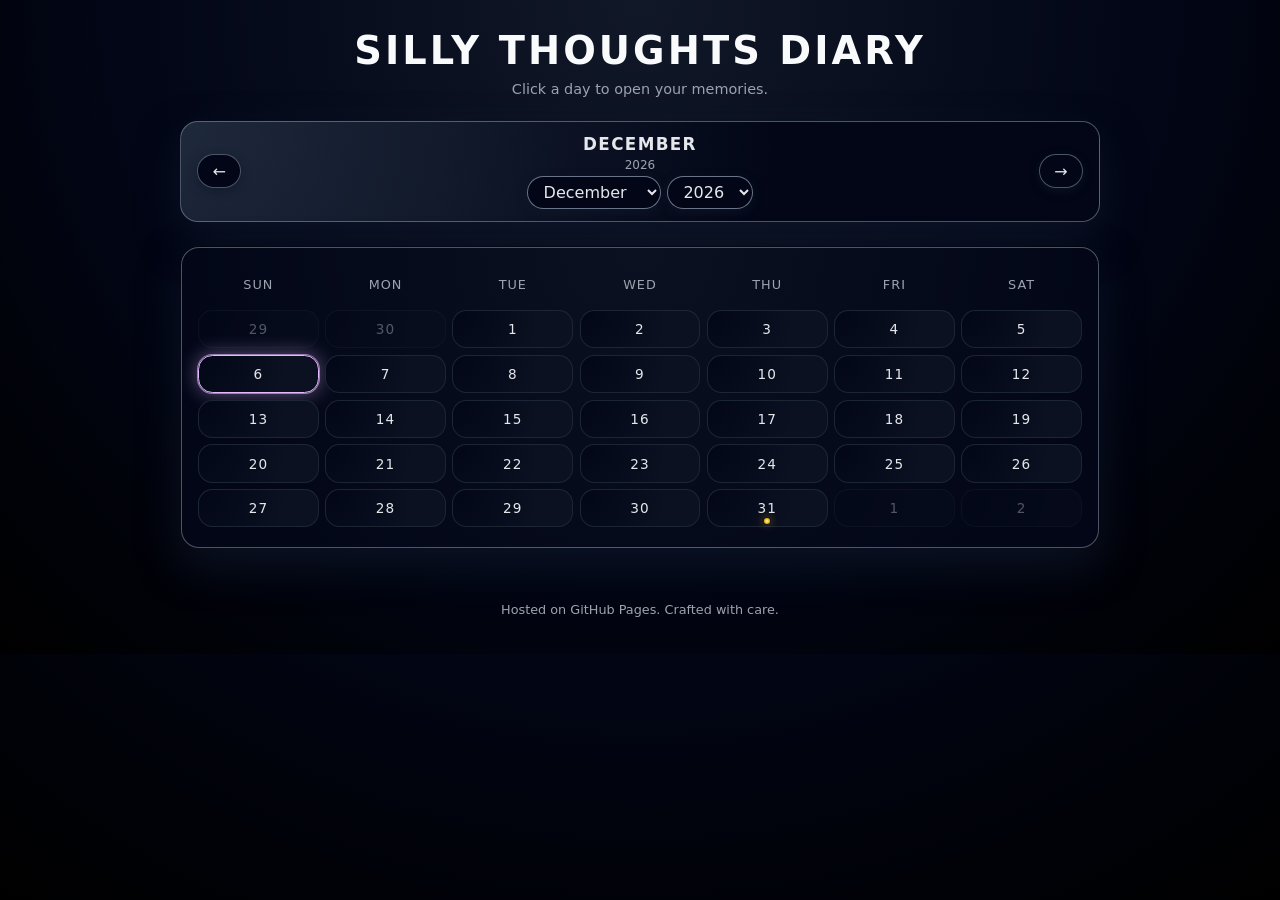
==== index.html @ 028af29a "init" ====
<!DOCTYPE html>
<html lang="en">
<head>
  <meta charset="UTF-8" />
  <meta name="viewport" content="width=device-width, initial-scale=1.0" />
  <title>Silly Thoughts Diary Calendar</title>
  <link rel="stylesheet" href="style.css" />
</head>
<body>
  <header class="site-header">
    <h1>Silly Thoughts Diary</h1>
    <p class="tagline">Click a day to open your memories.</p>
  </header>

  <main class="calendar-page">
    <section class="calendar-controls">
      <button id="prev-month" aria-label="Previous month">&larr;</button>
      <div class="calendar-current">
        <span id="calendar-month"></span>
        <span id="calendar-year"></span>
        <div class="calendar-selects">
          <select id="month-select" aria-label="Select month"></select>
          <select id="year-select" aria-label="Select year"></select>
        </div>
      </div>
      <button id="next-month" aria-label="Next month">&rarr;</button>
    </section>

    <section class="calendar-container">
      <div class="calendar-grid" aria-label="Monthly calendar">
        <!-- Weekday headers and days will be rendered by script.js -->
      </div>
    </section>
  </main>

  <footer class="site-footer">
    <p>Hosted on GitHub Pages. Crafted with care.</p>
  </footer>

  <script src="script.js"></script>
</body>
</html>
---- style.css ----
:root {
  --bg: #050816;
  --bg-soft: #0f172a;
  --bg-softer: #111827;
  --accent: #e5b8ff;
  --accent-soft: #a855f7;
  --text: #e5e7eb;
  --text-muted: #9ca3af;
  --border-subtle: rgba(148, 163, 184, 0.5);
  --danger: #f97373;
  --shadow-soft: 0 18px 40px rgba(15, 23, 42, 0.75);
  --radius-lg: 18px;
  --radius-full: 999px;
}

*,
*::before,
*::after {
  box-sizing: border-box;
}

html,
body {
  margin: 0;
  padding: 0;
  font-family: system-ui, -apple-system, BlinkMacSystemFont, "SF Pro Text",
    "Segoe UI", sans-serif;
  background: radial-gradient(circle at top, #111827 0, #020617 55%, #000 100%);
  color: var(--text);
  min-height: 100%;
}

body {
  display: flex;
  flex-direction: column;
  align-items: stretch;
}

.site-header {
  padding: 1.75rem 1.5rem 0.5rem;
  text-align: center;
}

.site-header h1 {
  margin: 0;
  font-size: clamp(1.8rem, 3vw, 2.4rem);
  letter-spacing: 0.08em;
  text-transform: uppercase;
  font-weight: 700;
  color: #f9fafb;
}

.tagline {
  margin: 0.5rem 0 0;
  color: var(--text-muted);
  font-size: 0.9rem;
}

.calendar-page {
  flex: 1;
  max-width: 960px;
  width: 100%;
  margin: 0 auto 2.5rem;
  padding: 0 1.25rem;
  display: flex;
  flex-direction: column;
  gap: 1.5rem;
}

.calendar-controls {
  margin-top: 1rem;
  background: radial-gradient(circle at top left, #1e293b 0, #020617 65%);
  border-radius: var(--radius-lg);
  padding: 0.75rem 1rem;
  display: flex;
  align-items: center;
  justify-content: space-between;
  border: 1px solid var(--border-subtle);
  box-shadow: var(--shadow-soft);
}

.calendar-current {
  display: flex;
  flex-direction: column;
  align-items: center;
  gap: 0.25rem;
}

#calendar-month {
  font-size: 1.05rem;
  font-weight: 600;
  letter-spacing: 0.08em;
  text-transform: uppercase;
}

#calendar-year {
  font-size: 0.75rem;
  text-transform: uppercase;
  color: var(--text-muted);
}

.calendar-selects {
  display: flex;
  gap: 0.4rem;
}

.calendar-selects select {
  font: inherit;
  padding: 0.3rem 0.7rem;
  border-radius: var(--radius-full);
  border: 1px solid rgba(148, 163, 184, 0.7);
  background: radial-gradient(circle at top, #020617 0, #020617 60%);
  color: var(--text);
  cursor: pointer;
  box-shadow: 0 3px 10px rgba(15, 23, 42, 0.7);
}

.calendar-selects select:focus-visible {
  outline: 2px solid var(--accent-soft);
  outline-offset: 1px;
}

button {
  font: inherit;
}

.calendar-controls button {
  padding: 0.4rem 0.9rem;
  border-radius: var(--radius-full);
  border: 1px solid rgba(148, 163, 184, 0.5);
  background: linear-gradient(135deg, #020617, #020617);
  color: var(--text);
  cursor: pointer;
  transition: background 0.15s ease, transform 0.05s ease,
    box-shadow 0.1s ease, border-color 0.15s ease;
  box-shadow: 0 3px 10px rgba(15, 23, 42, 0.7);
}

.calendar-controls button:hover {
  background: radial-gradient(circle at top, #1f2937, #020617);
  border-color: rgba(248, 250, 252, 0.75);
}

.calendar-controls button:active {
  transform: translateY(1px);
  box-shadow: 0 1px 4px rgba(15, 23, 42, 0.9);
}

.calendar-container {
  background: radial-gradient(circle at top, #020617 0, #020617 60%, #000 100%);
  border-radius: calc(var(--radius-lg) + 2px);
  padding: 1px;
}

.calendar-grid {
  background: radial-gradient(circle at top, #0b1120 0, #020617 85%);
  border-radius: var(--radius-lg);
  padding: 1.1rem 1rem 1.25rem;
  display: grid;
  grid-template-columns: repeat(7, minmax(0, 1fr));
  gap: 0.4rem;
  border: 1px solid var(--border-subtle);
  box-shadow: var(--shadow-soft);
}

.calendar-cell {
  min-height: 2.4rem;
  border-radius: 0.9rem;
  display: flex;
  align-items: center;
  justify-content: center;
  font-size: 0.8rem;
  text-transform: uppercase;
  letter-spacing: 0.08em;
}

.calendar-cell.header {
  color: var(--text-muted);
}

.calendar-cell.day {
  position: relative;
  background: radial-gradient(circle at top left, #020617 0, #0b1120 70%);
  border: 1px solid rgba(31, 41, 55, 0.9);
  color: var(--text);
  cursor: pointer;
  font-size: 0.85rem;
  font-weight: 500;
  transition: background 0.12s ease, border-color 0.12s ease,
    transform 0.05s ease, box-shadow 0.12s ease, color 0.12s ease;
}

.calendar-cell.day:hover {
  background: radial-gradient(circle at top, #111827 0, #020617 65%);
  border-color: var(--accent-soft);
  box-shadow: 0 6px 18px rgba(168, 85, 247, 0.4);
  transform: translateY(-1px);
}

.calendar-cell.day:active {
  transform: translateY(0);
  box-shadow: 0 3px 10px rgba(15, 23, 42, 0.9);
}

.calendar-cell.day.today {
  border-color: var(--accent);
  box-shadow: 0 0 0 1px rgba(229, 184, 255, 0.6),
    0 0 20px rgba(229, 184, 255, 0.45);
}

.calendar-cell.day.muted {
  opacity: 0.35;
  cursor: default;
}

.calendar-cell.day.muted:hover {
  background: radial-gradient(circle at top left, #020617 0, #020617 70%);
  border-color: rgba(31, 41, 55, 0.9);
  box-shadow: none;
}

.calendar-cell.day.has-entry::after {
  content: "";
  position: absolute;
  bottom: 0.18rem;
  width: 6px;
  height: 6px;
  border-radius: 999px;
  background: radial-gradient(circle at center, #fef3c7 0, #eab308 60%);
  box-shadow: 0 0 0 1px rgba(15, 23, 42, 0.9),
    0 0 8px rgba(234, 179, 8, 0.7);
}

.site-footer {
  text-align: center;
  padding: 0 1rem 1.5rem;
  font-size: 0.8rem;
  color: var(--text-muted);
}

/* Entry page base layout */
.entry-layout {
  min-height: 100vh;
  display: flex;
  flex-direction: column;
}

.entry-main {
  flex: 1;
  max-width: 800px;
  width: 100%;
  margin: 0 auto;
  padding: 1.75rem 1.5rem 2.5rem;
}

.entry-header {
  display: flex;
  flex-direction: column;
  gap: 0.25rem;
  margin-bottom: 1.25rem;
}

.entry-date {
  font-size: 0.8rem;
  letter-spacing: 0.12em;
  text-transform: uppercase;
  color: var(--text-muted);
}

.entry-title {
  font-size: clamp(1.65rem, 2.3vw, 2rem);
  margin: 0;
}

.entry-meta {
  display: flex;
  flex-wrap: wrap;
  gap: 0.5rem;
  font-size: 0.78rem;
  color: var(--text-muted);
}

.pill {
  padding: 0.12rem 0.6rem;
  border-radius: 999px;
  border: 1px solid rgba(148, 163, 184, 0.7);
}

.entry-body {
  margin-top: 1rem;
  border-radius: var(--radius-lg);
  background: radial-gradient(circle at top left, rgba(15, 23, 42, 0.9), #020617);
  border: 1px solid rgba(51, 65, 85, 0.9);
  padding: 1.1rem 1.1rem 1.25rem;
  box-shadow: var(--shadow-soft);
}

.entry-body p {
  margin: 0.3rem 0 0.8rem;
  line-height: 1.55;
  font-size: 0.92rem;
}

.entry-body p:last-child {
  margin-bottom: 0;
}

.entry-gallery {
  margin-top: 1.2rem;
  display: grid;
  grid-template-columns: repeat(auto-fit, minmax(180px, 1fr));
  gap: 0.8rem;
}

.entry-gallery img {
  width: 100%;
  border-radius: 1rem;
  display: block;
  border: 1px solid rgba(148, 163, 184, 0.6);
  box-shadow: 0 14px 35px rgba(15, 23, 42, 0.9);
}

.entry-back {
  display: inline-flex;
  align-items: center;
  gap: 0.35rem;
  margin-top: 1.4rem;
  font-size: 0.85rem;
  color: var(--accent);
  text-decoration: none;
}

.entry-back::before {
  content: "←";
  font-size: 0.85rem;
}

.entry-back:hover {
  text-decoration: underline;
}

.entry-footer-note {
  margin-top: 1.2rem;
  font-size: 0.75rem;
  color: var(--text-muted);
}

/* Themes */
body.theme-sunrise {
  background: radial-gradient(circle at top, #f97316 0, #7c2d12 40%, #020617 100%);
}

body.theme-rainy {
  background: radial-gradient(circle at top, #1d4ed8 0, #020617 55%, #000 100%);
}

body.theme-forest {
  background: radial-gradient(circle at top, #16a34a 0, #064e3b 40%, #020617 100%);
}

@media (max-width: 640px) {
  .calendar-page {
    padding: 0 0.75rem;
  }

  .calendar-controls {
    padding-inline: 0.75rem;
  }

  .calendar-grid {
    padding-inline: 0.6rem;
  }

  .calendar-cell {
    min-height: 2.1rem;
    font-size: 0.72rem;
  }

  .entry-main {
    padding-inline: 1rem;
  }
}
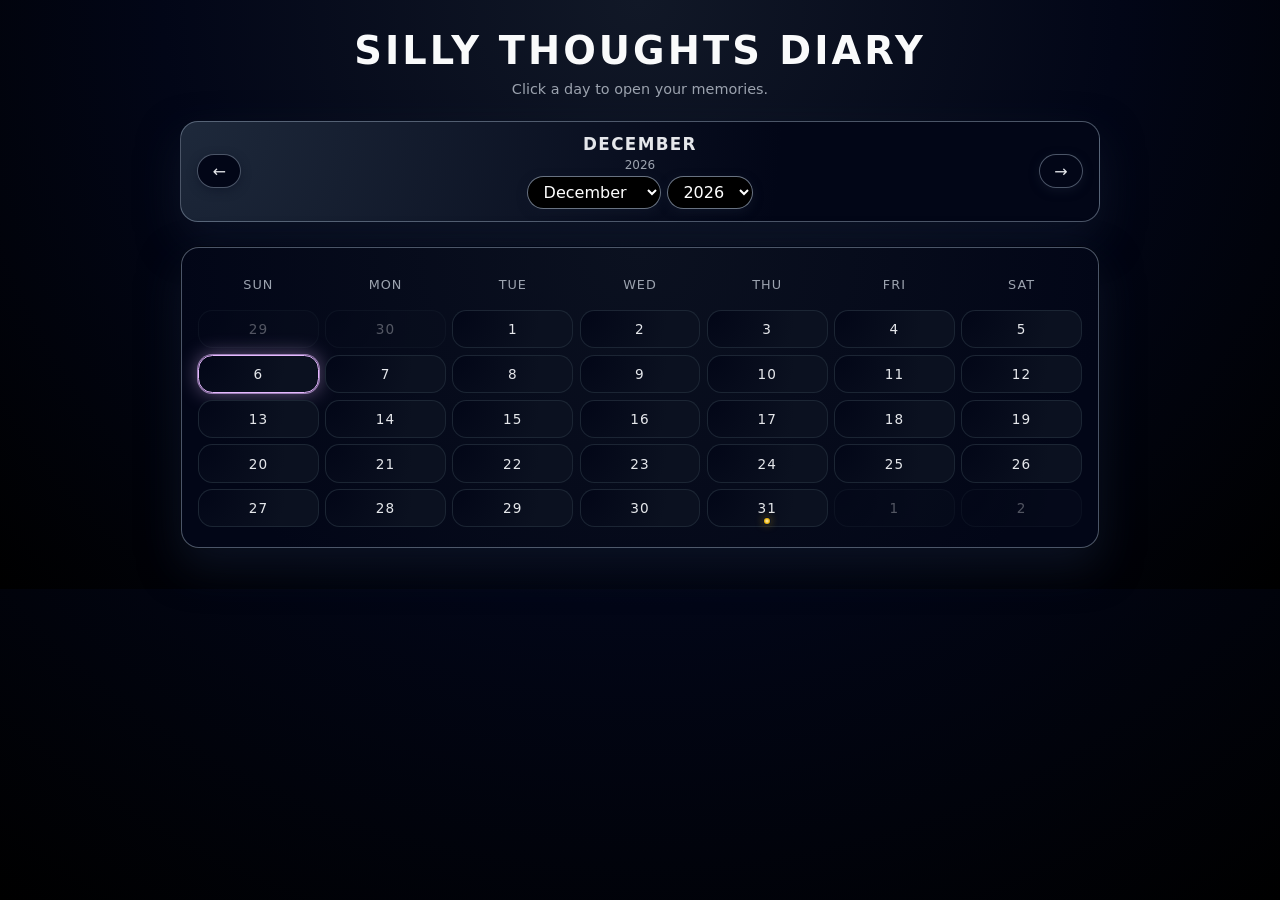
==== commit 545b922e: "h" ====
--- a/index.html
+++ b/index.html
@@ -33,10 +33,6 @@
     </section>
   </main>
 
-  <footer class="site-footer">
-    <p>Hosted on GitHub Pages. Crafted with care.</p>
-  </footer>
-
   <script src="script.js"></script>
 </body>
 </html>
--- a/style.css
+++ b/style.css
@@ -109,8 +109,8 @@
   padding: 0.3rem 0.7rem;
   border-radius: var(--radius-full);
   border: 1px solid rgba(148, 163, 184, 0.7);
-  background: radial-gradient(circle at top, #020617 0, #020617 60%);
-  color: var(--text);
+  background: #000;
+  color: #fff;
   cursor: pointer;
   box-shadow: 0 3px 10px rgba(15, 23, 42, 0.7);
 }
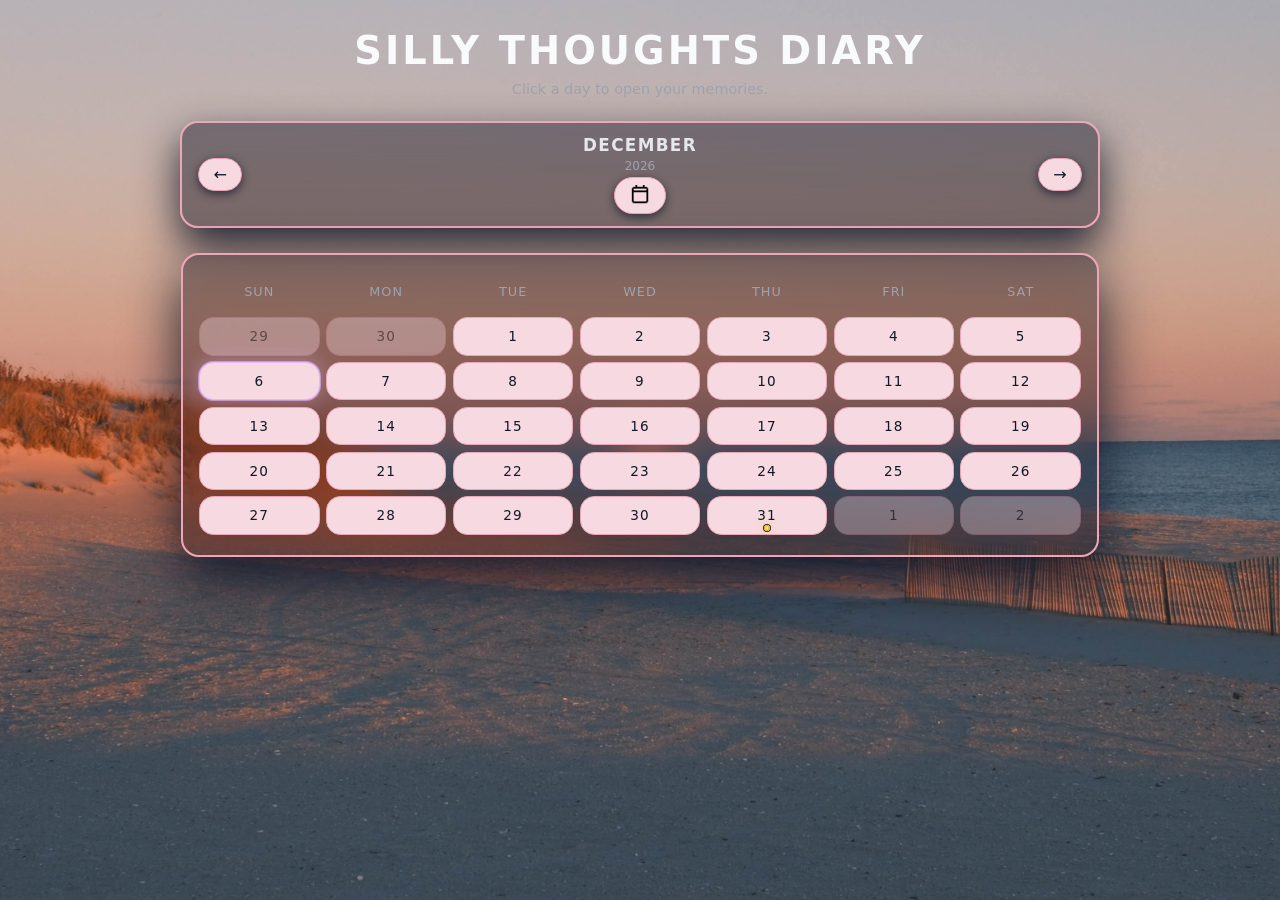
==== commit ca4f1809: "d" ====
--- a/index.html
+++ b/index.html
@@ -18,12 +18,45 @@
       <div class="calendar-current">
         <span id="calendar-month"></span>
         <span id="calendar-year"></span>
-        <div class="calendar-selects">
-          <select id="month-select" aria-label="Select month"></select>
-          <select id="year-select" aria-label="Select year"></select>
-        </div>
+        <button
+          id="calendar-picker-toggle"
+          class="calendar-picker-button"
+          type="button"
+          aria-label="Open date picker"
+        >
+          <img
+            src="icons/calendar_icon.png"
+            alt="Calendar icon"
+            class="calendar-picker-icon"
+          />
+        </button>
       </div>
       <button id="next-month" aria-label="Next month">&rarr;</button>
+    </section>
+
+    <section
+      id="calendar-picker-panel"
+      class="calendar-picker-panel"
+      aria-label="Jump to date"
+      hidden
+    >
+      <div class="picker-row">
+        <label class="picker-field">
+          <span>Year</span>
+          <select id="picker-year"></select>
+        </label>
+        <label class="picker-field">
+          <span>Month</span>
+          <select id="picker-month"></select>
+        </label>
+        <label class="picker-field">
+          <span>Day</span>
+          <select id="picker-day"></select>
+        </label>
+        <button id="picker-go" class="picker-go-button" type="button">
+          Go
+        </button>
+      </div>
     </section>
 
     <section class="calendar-container">
--- a/style.css
+++ b/style.css
@@ -25,7 +25,6 @@
   padding: 0;
   font-family: system-ui, -apple-system, BlinkMacSystemFont, "SF Pro Text",
     "Segoe UI", sans-serif;
-  background: radial-gradient(circle at top, #111827 0, #020617 55%, #000 100%);
   color: var(--text);
   min-height: 100%;
 }
@@ -34,6 +33,7 @@
   display: flex;
   flex-direction: column;
   align-items: stretch;
+  background: url("pics/background.jpg") center center / cover no-repeat fixed;
 }
 
 .site-header {
@@ -69,14 +69,16 @@
 
 .calendar-controls {
   margin-top: 1rem;
-  background: radial-gradient(circle at top left, #1e293b 0, #020617 65%);
+  background: rgba(15, 23, 42, 0.45);
   border-radius: var(--radius-lg);
   padding: 0.75rem 1rem;
   display: flex;
   align-items: center;
   justify-content: space-between;
-  border: 1px solid var(--border-subtle);
-  box-shadow: var(--shadow-soft);
+  border: 2px solid #eda6b7;
+  box-shadow: 0 18px 40px rgba(15, 23, 42, 0.9);
+  backdrop-filter: blur(18px) saturate(1.4);
+  -webkit-backdrop-filter: blur(18px) saturate(1.4);
 }
 
 .calendar-current {
@@ -99,27 +101,6 @@
   color: var(--text-muted);
 }
 
-.calendar-selects {
-  display: flex;
-  gap: 0.4rem;
-}
-
-.calendar-selects select {
-  font: inherit;
-  padding: 0.3rem 0.7rem;
-  border-radius: var(--radius-full);
-  border: 1px solid rgba(148, 163, 184, 0.7);
-  background: #000;
-  color: #fff;
-  cursor: pointer;
-  box-shadow: 0 3px 10px rgba(15, 23, 42, 0.7);
-}
-
-.calendar-selects select:focus-visible {
-  outline: 2px solid var(--accent-soft);
-  outline-offset: 1px;
-}
-
 button {
   font: inherit;
 }
@@ -127,9 +108,9 @@
 .calendar-controls button {
   padding: 0.4rem 0.9rem;
   border-radius: var(--radius-full);
-  border: 1px solid rgba(148, 163, 184, 0.5);
-  background: linear-gradient(135deg, #020617, #020617);
-  color: var(--text);
+  border: 1px solid #eda6b7;
+  background: #f7dae1;
+  color: #111827;
   cursor: pointer;
   transition: background 0.15s ease, transform 0.05s ease,
     box-shadow 0.1s ease, border-color 0.15s ease;
@@ -137,8 +118,8 @@
 }
 
 .calendar-controls button:hover {
-  background: radial-gradient(circle at top, #1f2937, #020617);
-  border-color: rgba(248, 250, 252, 0.75);
+  background: #faf8c3;
+  border-color: #f5c4d1;
 }
 
 .calendar-controls button:active {
@@ -146,21 +127,96 @@
   box-shadow: 0 1px 4px rgba(15, 23, 42, 0.9);
 }
 
+.calendar-picker-button {
+  display: inline-flex;
+  align-items: center;
+  justify-content: center;
+  padding: 0.25rem;
+  border-radius: 999px;
+}
+
+.calendar-picker-icon {
+  width: 22px;
+  height: 22px;
+  display: block;
+  filter: brightness(0) saturate(100%);
+}
+
+.calendar-picker-panel {
+  margin-top: 0.3rem;
+  margin-bottom: 0.5rem;
+  max-width: 960px;
+  width: 100%;
+  margin-inline: auto;
+  padding: 0.55rem 0.9rem 0.7rem;
+  border-radius: var(--radius-lg);
+  background: rgba(15, 23, 42, 0.6);
+  border: 1px solid #eda6b7;
+  box-shadow: 0 14px 35px rgba(15, 23, 42, 0.95);
+  backdrop-filter: blur(16px) saturate(1.4);
+  -webkit-backdrop-filter: blur(16px) saturate(1.4);
+}
+
+.picker-row {
+  display: flex;
+  flex-wrap: wrap;
+  gap: 0.75rem;
+  justify-content: center;
+}
+
+.picker-field {
+  display: flex;
+  flex-direction: column;
+  gap: 0.2rem;
+  font-size: 0.75rem;
+  text-transform: uppercase;
+  letter-spacing: 0.1em;
+  color: var(--text-muted);
+}
+
+.picker-field select {
+  font: inherit;
+  padding: 0.25rem 0.6rem;
+  border-radius: var(--radius-full);
+  border: 1px solid #eda6b7;
+  background: #f7dae1;
+  color: #111827;
+}
+
+.picker-go-button {
+  padding: 0.35rem 1.1rem;
+  border-radius: var(--radius-full);
+  border: 1px solid #eda6b7;
+  background: #f7dae1;
+  color: #111827;
+  cursor: pointer;
+  font-size: 0.8rem;
+  text-transform: uppercase;
+  letter-spacing: 0.14em;
+  box-shadow: 0 3px 10px rgba(15, 23, 42, 0.8);
+}
+
+.picker-go-button:hover {
+  background: #faf8c3;
+  border-color: #f5c4d1;
+}
+
 .calendar-container {
-  background: radial-gradient(circle at top, #020617 0, #020617 60%, #000 100%);
   border-radius: calc(var(--radius-lg) + 2px);
   padding: 1px;
 }
 
 .calendar-grid {
-  background: radial-gradient(circle at top, #0b1120 0, #020617 85%);
+  background: rgba(15, 23, 42, 0.4);
   border-radius: var(--radius-lg);
   padding: 1.1rem 1rem 1.25rem;
   display: grid;
   grid-template-columns: repeat(7, minmax(0, 1fr));
   gap: 0.4rem;
-  border: 1px solid var(--border-subtle);
-  box-shadow: var(--shadow-soft);
+  border: 2px solid #eda6b7;
+  box-shadow: 0 24px 55px rgba(15, 23, 42, 0.95);
+  backdrop-filter: blur(20px) saturate(1.4);
+  -webkit-backdrop-filter: blur(20px) saturate(1.4);
 }
 
 .calendar-cell {
@@ -180,9 +236,9 @@
 
 .calendar-cell.day {
   position: relative;
-  background: radial-gradient(circle at top left, #020617 0, #0b1120 70%);
-  border: 1px solid rgba(31, 41, 55, 0.9);
-  color: var(--text);
+  background: #f7dae1;
+  border: 1px solid #eda6b7;
+  color: #111827;
   cursor: pointer;
   font-size: 0.85rem;
   font-weight: 500;
@@ -191,8 +247,8 @@
 }
 
 .calendar-cell.day:hover {
-  background: radial-gradient(circle at top, #111827 0, #020617 65%);
-  border-color: var(--accent-soft);
+  background: #faf8c3;
+  border-color: #f5c4d1;
   box-shadow: 0 6px 18px rgba(168, 85, 247, 0.4);
   transform: translateY(-1px);
 }
@@ -289,10 +345,12 @@
 .entry-body {
   margin-top: 1rem;
   border-radius: var(--radius-lg);
-  background: radial-gradient(circle at top left, rgba(15, 23, 42, 0.9), #020617);
-  border: 1px solid rgba(51, 65, 85, 0.9);
+  background: rgba(15, 23, 42, 0.45);
+  border: 2px solid #eda6b7;
   padding: 1.1rem 1.1rem 1.25rem;
-  box-shadow: var(--shadow-soft);
+  box-shadow: 0 18px 40px rgba(15, 23, 42, 0.95);
+  backdrop-filter: blur(18px) saturate(1.4);
+  -webkit-backdrop-filter: blur(18px) saturate(1.4);
 }
 
 .entry-body p {
@@ -345,19 +403,6 @@
   color: var(--text-muted);
 }
 
-/* Themes */
-body.theme-sunrise {
-  background: radial-gradient(circle at top, #f97316 0, #7c2d12 40%, #020617 100%);
-}
-
-body.theme-rainy {
-  background: radial-gradient(circle at top, #1d4ed8 0, #020617 55%, #000 100%);
-}
-
-body.theme-forest {
-  background: radial-gradient(circle at top, #16a34a 0, #064e3b 40%, #020617 100%);
-}
-
 @media (max-width: 640px) {
   .calendar-page {
     padding: 0 0.75rem;
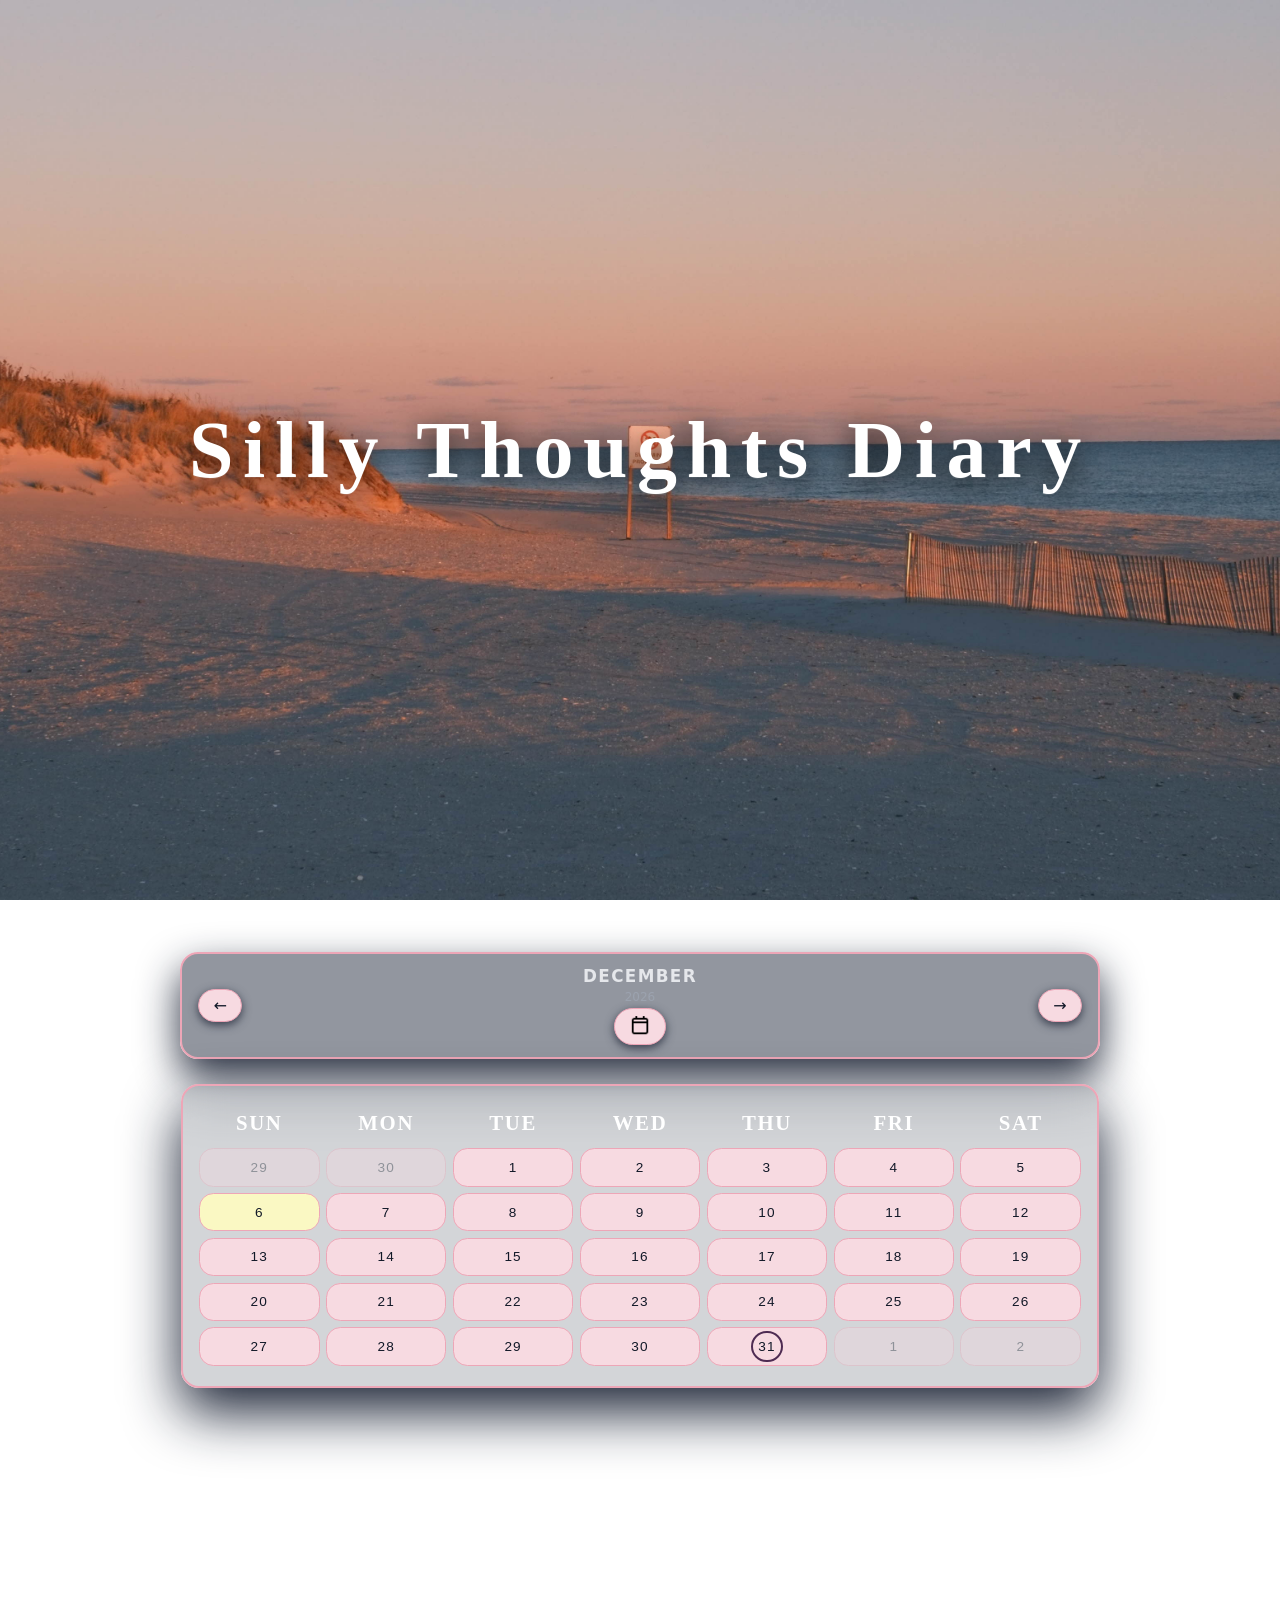
==== commit 874448a3: "a" ====
--- a/index.html
+++ b/index.html
@@ -7,11 +7,12 @@
   <link rel="stylesheet" href="style.css" />
 </head>
 <body>
+  <section id="title-section">
+    <h1 class="fade-title">Silly Thoughts Diary</h1>
+  </section>
   <header class="site-header">
-    <h1>Silly Thoughts Diary</h1>
-    <p class="tagline">Click a day to open your memories.</p>
+    <h1 style="display:none;">Silly Thoughts Diary</h1>
   </header>
-
   <main class="calendar-page">
     <section class="calendar-controls">
       <button id="prev-month" aria-label="Previous month">&larr;</button>
@@ -64,8 +65,8 @@
         <!-- Weekday headers and days will be rendered by script.js -->
       </div>
     </section>
+    </main>
   </main>
-
   <script src="script.js"></script>
 </body>
 </html>
--- a/style.css
+++ b/style.css
@@ -1,3 +1,35 @@
+/* Overlay for fade-in title */
+#title-section {
+  min-height: 100vh;
+  width: 100vw;
+  display: flex;
+  align-items: center;
+  justify-content: center;
+  background: transparent;
+}
+
+.fade-title {
+  font-size: clamp(2.5rem, 7vw, 5rem);
+  color: #fff;
+  font-family: 'Gravitas One', serif;
+  text-align: center;
+  letter-spacing: 0.12em;
+  text-shadow: 0 6px 32px #000, 0 1px 0 #fff2;
+  opacity: 1;
+  animation: fadeInTitle 1.2s cubic-bezier(0.4,0,0.2,1) 0.1s both;
+}
+
+@keyframes fadeInTitle {
+  from { opacity: 0; transform: translateY(40px) scale(0.98); }
+  to { opacity: 1; transform: none; }
+}
+
+#main-content {
+  transition: opacity 1.2s;
+}
+.calendar-cell.day.no-entry {
+  cursor: default;
+}
 :root {
   --bg: #050816;
   --bg-soft: #0f172a;
@@ -60,7 +92,7 @@
   flex: 1;
   max-width: 960px;
   width: 100%;
-  margin: 0 auto 2.5rem;
+  margin: 0 auto 32rem;
   padding: 0 1.25rem;
   display: flex;
   flex-direction: column;
@@ -207,7 +239,7 @@
 }
 
 .calendar-grid {
-  background: rgba(15, 23, 42, 0.4);
+  background: rgba(15, 23, 42, 0.18);
   border-radius: var(--radius-lg);
   padding: 1.1rem 1rem 1.25rem;
   display: grid;
@@ -231,17 +263,23 @@
 }
 
 .calendar-cell.header {
-  color: var(--text-muted);
+  color: #fff;
+  font-weight: bold;
+  font-family: 'Gravitas One', serif;
+  font-size: 1.3rem;
 }
 
 .calendar-cell.day {
   position: relative;
   background: #f7dae1;
   border: 1px solid #eda6b7;
+  font-family: 'Gravitas One', serif;
+  font-weight: bold;
   color: #111827;
   cursor: pointer;
   font-size: 0.85rem;
   font-weight: 500;
+  font-family: 'Kanit', sans-serif;
   transition: background 0.12s ease, border-color 0.12s ease,
     transform 0.05s ease, box-shadow 0.12s ease, color 0.12s ease;
 }
@@ -259,9 +297,10 @@
 }
 
 .calendar-cell.day.today {
-  border-color: var(--accent);
-  box-shadow: 0 0 0 1px rgba(229, 184, 255, 0.6),
-    0 0 20px rgba(229, 184, 255, 0.45);
+  background: #faf8c3;
+  border-color: #eda6b7;
+  box-shadow: none;
+  color: #111827;
 }
 
 .calendar-cell.day.muted {
@@ -275,16 +314,30 @@
   box-shadow: none;
 }
 
-.calendar-cell.day.has-entry::after {
-  content: "";
-  position: absolute;
-  bottom: 0.18rem;
-  width: 6px;
-  height: 6px;
-  border-radius: 999px;
-  background: radial-gradient(circle at center, #fef3c7 0, #eab308 60%);
-  box-shadow: 0 0 0 1px rgba(15, 23, 42, 0.9),
-    0 0 8px rgba(234, 179, 8, 0.7);
+
+.entry-circle {
+  display: inline-flex;
+  align-items: center;
+  justify-content: center;
+  font-family: 'Gravitas One', serif;
+  font-weight: bold;
+  width: 2.3em;
+  height: 2.3em;
+  border: 2.5px solid #4e2b52;
+  border-radius: 50%;
+  background: transparent;
+  font: inherit;
+  color: inherit;
+  font-family: 'Kanit', sans-serif;
+  box-sizing: border-box;
+  position: relative;
+  z-index: 1;
+  transition: border-color 0.15s;
+}
+
+/* When today has an entry, make the small entry-dot match today's highlight */
+.calendar-cell.day.today.has-entry::after {
+  display: none;
 }
 
 .site-footer {
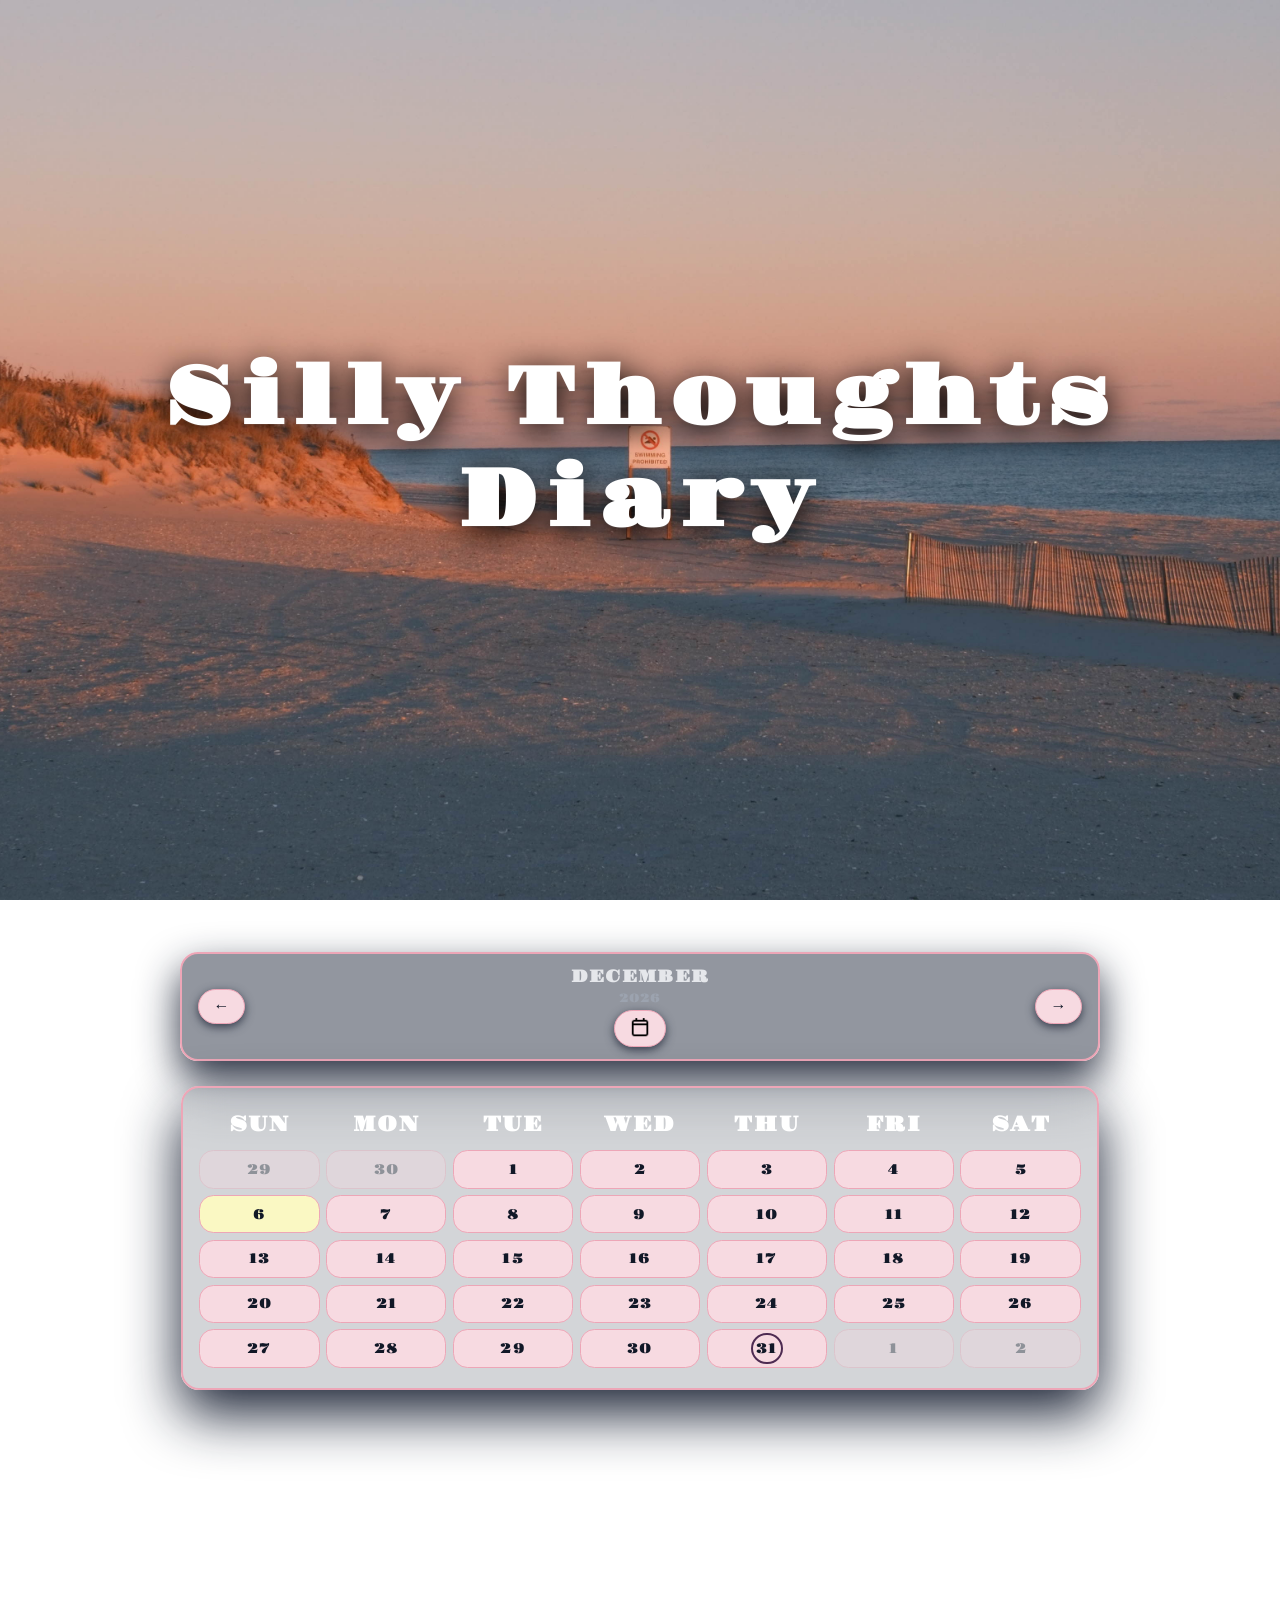
==== commit da56a698: "a" ====
--- a/index.html
+++ b/index.html
@@ -4,6 +4,9 @@
   <meta charset="UTF-8" />
   <meta name="viewport" content="width=device-width, initial-scale=1.0" />
   <title>Silly Thoughts Diary Calendar</title>
+  <link rel="preconnect" href="https://fonts.googleapis.com">
+  <link rel="preconnect" href="https://fonts.gstatic.com" crossorigin>
+  <link href="https://fonts.googleapis.com/css2?family=Gravitas+One&display=swap" rel="stylesheet">
   <link rel="stylesheet" href="style.css" />
 </head>
 <body>
--- a/style.css
+++ b/style.css
@@ -55,10 +55,10 @@
 body {
   margin: 0;
   padding: 0;
-  font-family: system-ui, -apple-system, BlinkMacSystemFont, "SF Pro Text",
-    "Segoe UI", sans-serif;
+  font-family: 'Gravitas One', serif;
   color: var(--text);
   min-height: 100%;
+  overflow-x: hidden;
 }
 
 body {
@@ -213,16 +213,19 @@
   border: 1px solid #eda6b7;
   background: #f7dae1;
   color: #111827;
+  min-height: 2.1em;
+  font-size: 1rem;
 }
 
 .picker-go-button {
-  padding: 0.35rem 1.1rem;
+  padding: 0.25rem 0.6rem;
   border-radius: var(--radius-full);
   border: 1px solid #eda6b7;
   background: #f7dae1;
   color: #111827;
   cursor: pointer;
-  font-size: 0.8rem;
+  font-size: 1rem;
+  min-height: 2.1em;
   text-transform: uppercase;
   letter-spacing: 0.14em;
   box-shadow: 0 3px 10px rgba(15, 23, 42, 0.8);
@@ -279,7 +282,6 @@
   cursor: pointer;
   font-size: 0.85rem;
   font-weight: 500;
-  font-family: 'Kanit', sans-serif;
   transition: background 0.12s ease, border-color 0.12s ease,
     transform 0.05s ease, box-shadow 0.12s ease, color 0.12s ease;
 }
@@ -328,7 +330,6 @@
   background: transparent;
   font: inherit;
   color: inherit;
-  font-family: 'Kanit', sans-serif;
   box-sizing: border-box;
   position: relative;
   z-index: 1;
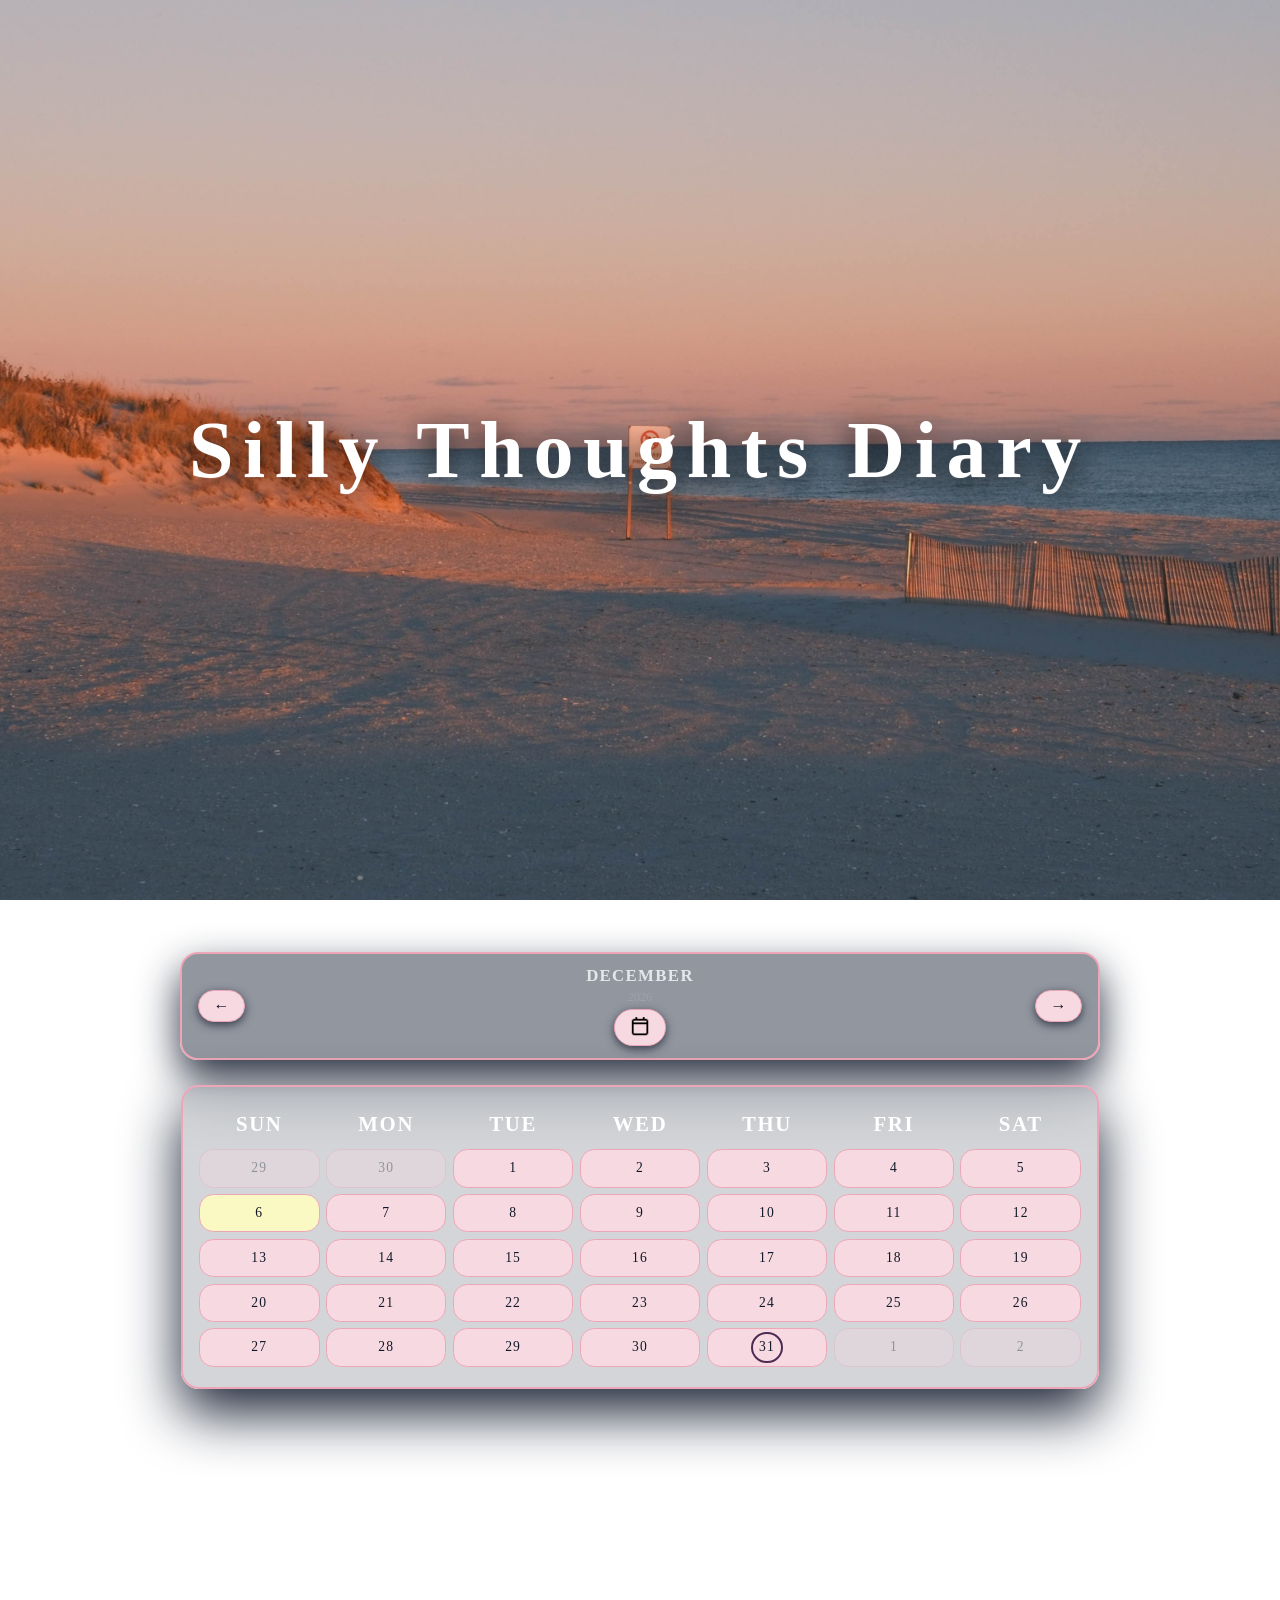
==== commit 9ae2ccce: "aa" ====
--- a/index.html
+++ b/index.html
@@ -6,7 +6,7 @@
   <title>Silly Thoughts Diary Calendar</title>
   <link rel="preconnect" href="https://fonts.googleapis.com">
   <link rel="preconnect" href="https://fonts.gstatic.com" crossorigin>
-  <link href="https://fonts.googleapis.com/css2?family=Gravitas+One&display=swap" rel="stylesheet">
+  <link href="https://fonts.googleapis.com/css2?family=Kanit:wght@400;500;700&display=swap" rel="stylesheet">
   <link rel="stylesheet" href="style.css" />
 </head>
 <body>
